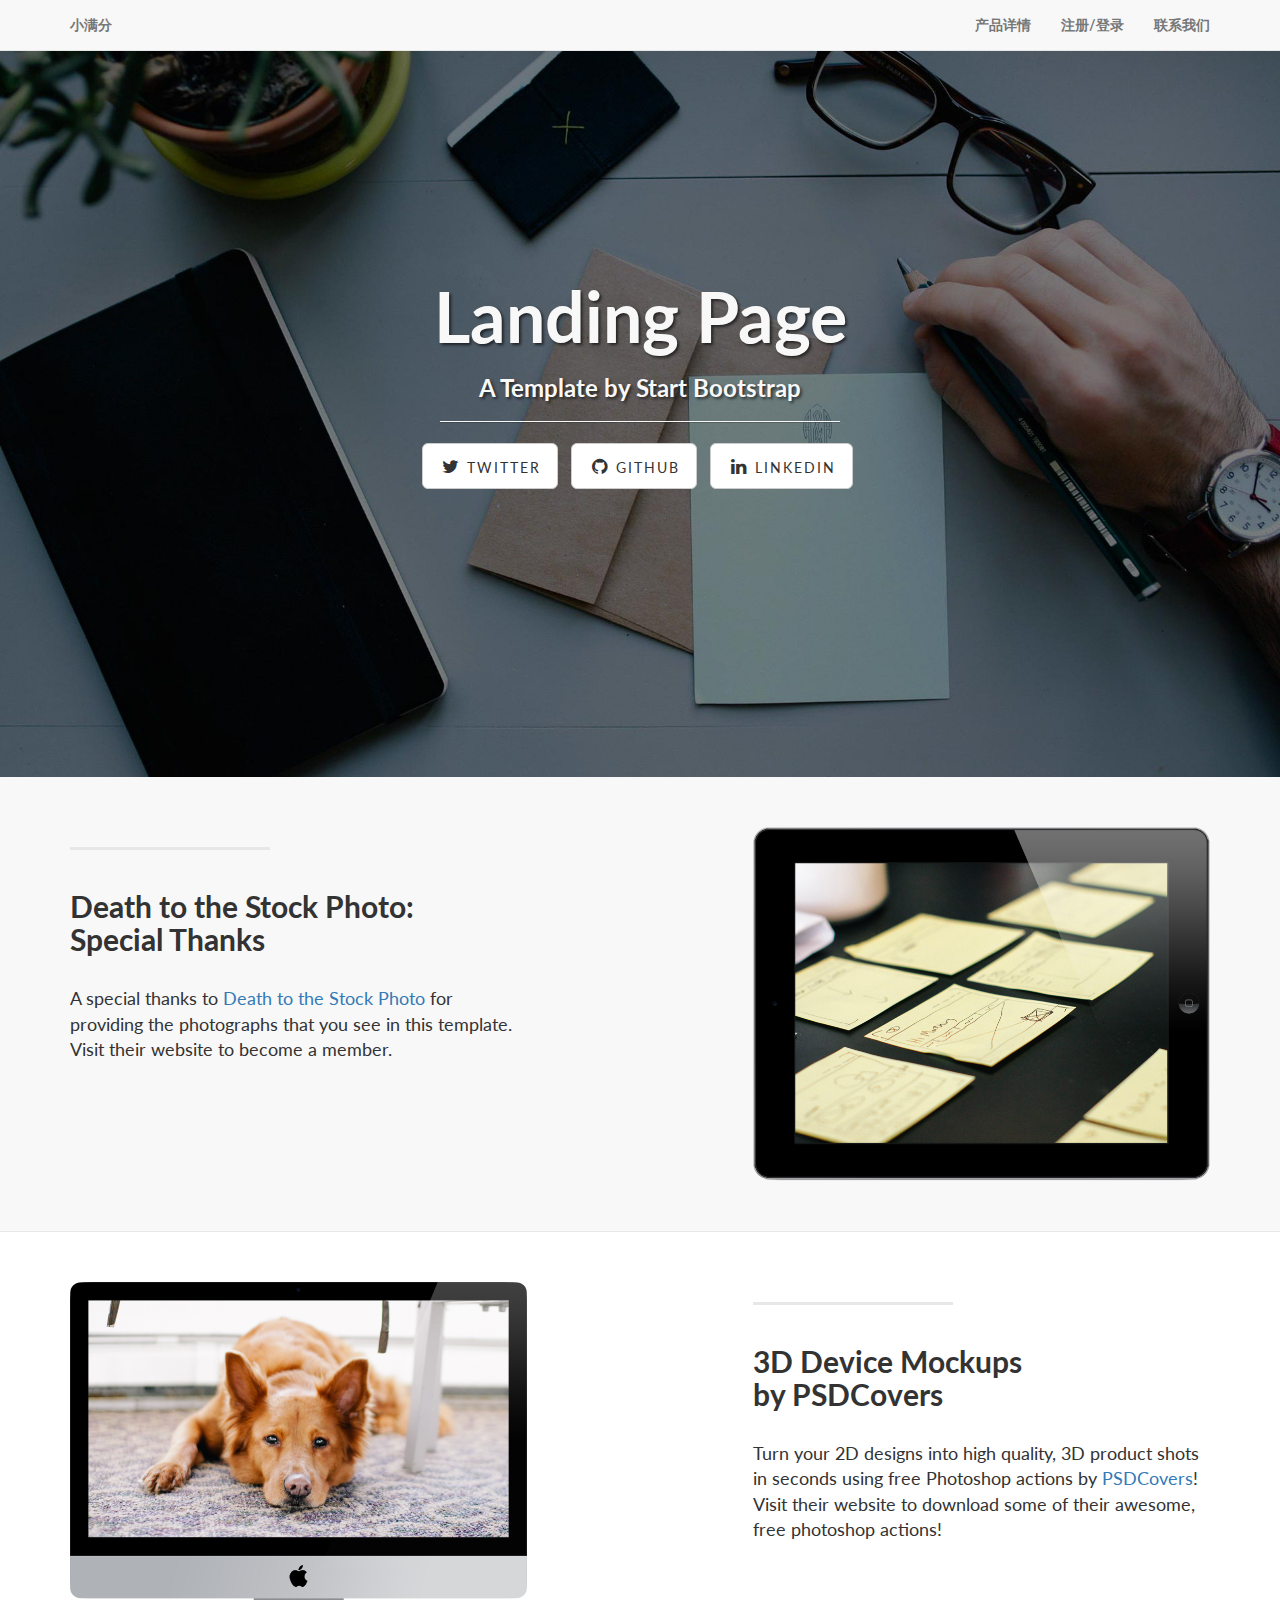
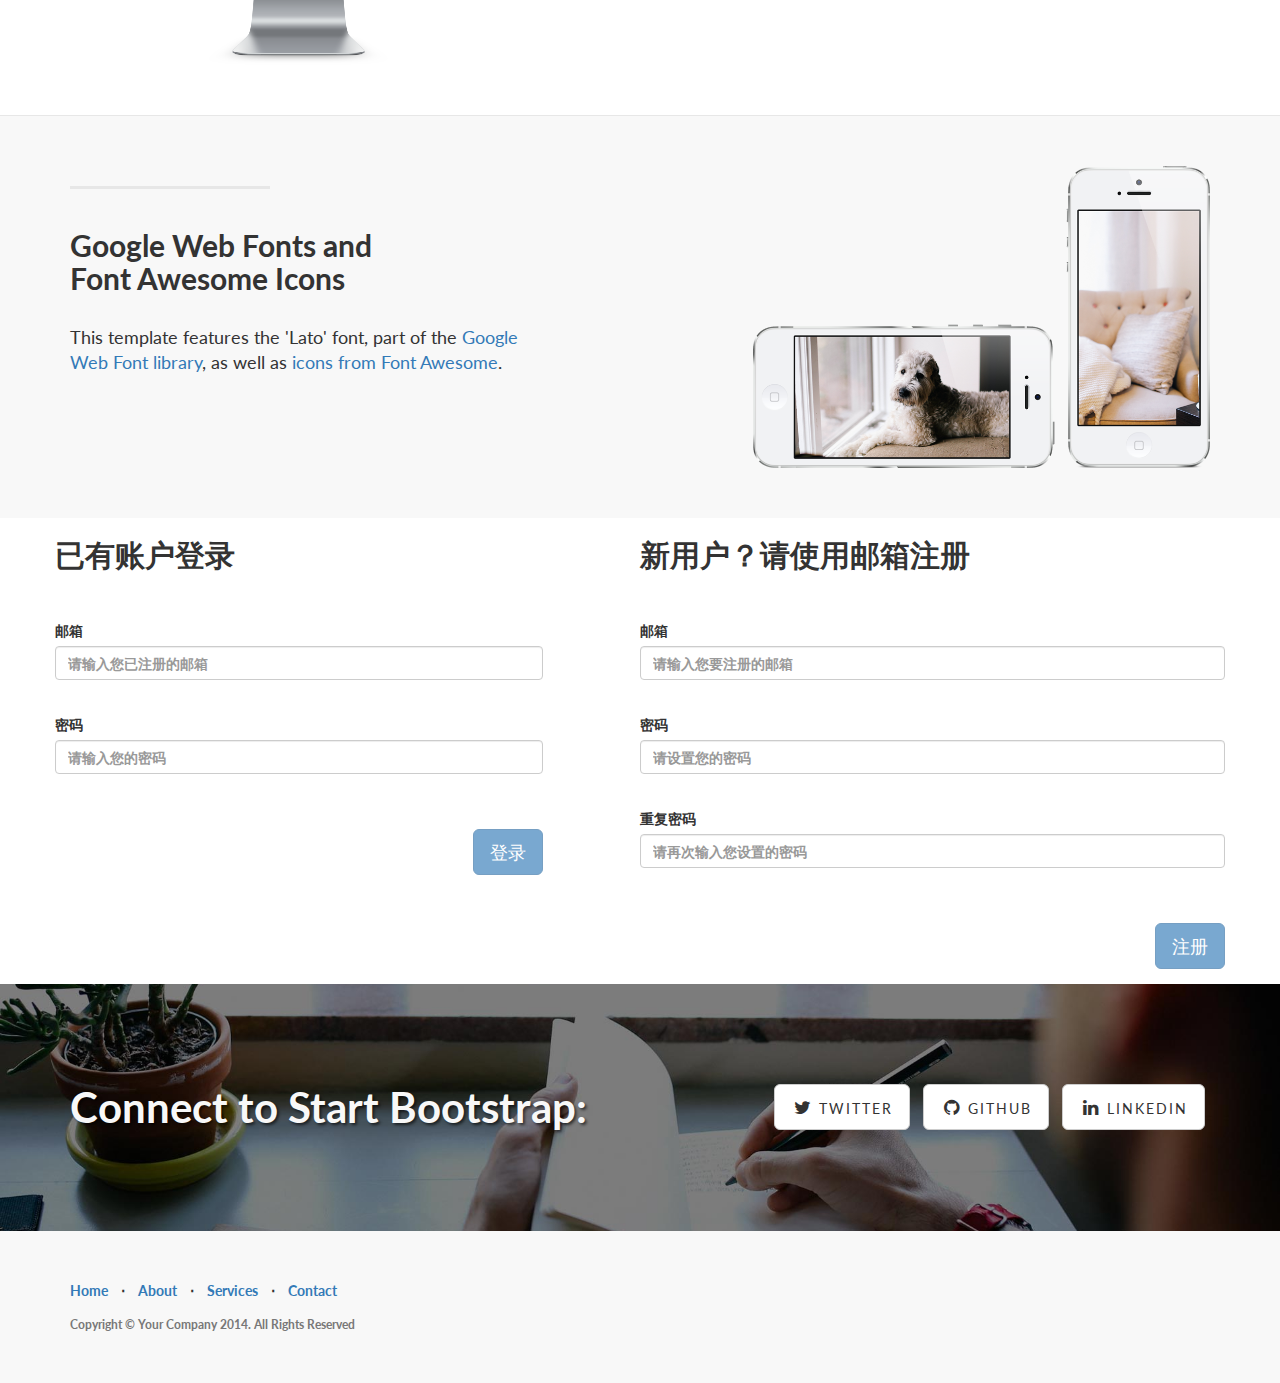
==== index.html @ 1dd5c76b "前端功能模块初版完成" ====
<!DOCTYPE html>
<html>
<head>
    <meta charset="utf-8">
    <meta http-equiv="X-UA-Compatible" content="IE=edge">
    <meta name="viewport" content="width=device-width, initial-scale=1">
    <meta name="description" content="">
    <meta name="author" content="">

    <title>小满分--麻麻再也不担心我的学习啦</title>

    <!-- Bootstrap Core CSS -->
    <link href="css/bootstrap.min.css" rel="stylesheet">

    <!-- Custom CSS -->
    <link href="css/landing-page.css" rel="stylesheet">

    <!-- Custom Fonts -->
    <link href="font-awesome/css/font-awesome.min.css" rel="stylesheet" type="text/css">
    <link href="http://fonts.googleapis.com/css?family=Lato:300,400,700,300italic,400italic,700italic" rel="stylesheet"
          type="text/css">

    <!-- HTML5 Shim and Respond.js IE8 support of HTML5 elements and media queries -->
    <!-- WARNING: Respond.js doesn't work if you view the page via file:// -->
    <!--[if lt IE 9]>
    <script src="https://oss.maxcdn.com/libs/html5shiv/3.7.0/html5shiv.js"></script>
    <script src="https://oss.maxcdn.com/libs/respond.js/1.4.2/respond.min.js"></script>
    <![endif]-->

    <!-- jQuery -->
    <script src="js/jquery.js"></script>

    <!-- AngularJS -->
    <script src="js/angular.js"></script>
    <script src="js/angular-ui-router.js"></script>
    <script src="js/ui-bootstrap-tpls.js"></script>

    <!-- Bootstrap Core JavaScript -->
    <script src="js/bootstrap.min.js"></script>

    <script src="app.js"></script>
    <script src="controllers/LoginControllers.js"></script>
    <script src="controllers/OrderControllers.js"></script>
</head>

<body ng-app="routerApp">
<div ui-view></div>
</body>

</html>
---- css/landing-page.css ----
/*!
 * Start Bootstrap - Landing Page Bootstrap Theme (http://startbootstrap.com)
 * Code licensed under the Apache License v2.0.
 * For details, see http://www.apache.org/licenses/LICENSE-2.0.
 */

body,
html {
    width: 100%;
    height: 100%;
}

body,
h1,
h2,
h3,
h4,
h5,
h6 {
    font-family: "Lato","Helvetica Neue",Helvetica,Arial,sans-serif;
    font-weight: 700;
}

.topnav {
    font-size: 14px; 
}

.lead {
    font-size: 18px;
    font-weight: 400;
}

.intro-header {
    padding-top: 50px; /* If you're making other pages, make sure there is 50px of padding to make sure the navbar doesn't overlap content! */
    padding-bottom: 50px;
    text-align: center;
    color: #f8f8f8;
    background: url(../img/intro-bg.jpg) no-repeat center center;
    background-size: cover;
}

.intro-message {
    position: relative;
    padding-top: 20%;
    padding-bottom: 20%;
}

.intro-message > h1 {
    margin: 0;
    text-shadow: 2px 2px 3px rgba(0,0,0,0.6);
    font-size: 5em;
}

.intro-divider {
    width: 400px;
    border-top: 1px solid #f8f8f8;
    border-bottom: 1px solid rgba(0,0,0,0.2);
}

.intro-message > h3 {
    text-shadow: 2px 2px 3px rgba(0,0,0,0.6);
}

@media(max-width:767px) {
    .intro-message {
        padding-bottom: 15%;
    }

    .intro-message > h1 {
        font-size: 3em;
    }

    ul.intro-social-buttons > li {
        display: block;
        margin-bottom: 20px;
        padding: 0;
    }

    ul.intro-social-buttons > li:last-child {
        margin-bottom: 0;
    }

    .intro-divider {
        width: 100%;
    }
}

.network-name {
    text-transform: uppercase;
    font-size: 14px;
    font-weight: 400;
    letter-spacing: 2px;
}

.content-section-a {
    padding: 50px 0;
    background-color: #f8f8f8;
}

.content-section-b {
    padding: 50px 0;
    border-top: 1px solid #e7e7e7;
    border-bottom: 1px solid #e7e7e7;
}

.section-heading {
    margin-bottom: 30px;
}

.section-heading-spacer {
    float: left;
    width: 200px;
    border-top: 3px solid #e7e7e7;
}

.banner {
    padding: 100px 0;
    color: #f8f8f8;
    background: url(../img/banner-bg.jpg) no-repeat center center;
    background-size: cover;
}

.banner h2 {
    margin: 0;
    text-shadow: 2px 2px 3px rgba(0,0,0,0.6);
    font-size: 3em;
}

.banner ul {
    margin-bottom: 0;
}

.banner-social-buttons {
    float: right;
    margin-top: 0;
}

@media(max-width:1199px) {
    ul.banner-social-buttons {
        float: left;
        margin-top: 15px;
    }
}

@media(max-width:767px) {
    .banner h2 {
        margin: 0;
        text-shadow: 2px 2px 3px rgba(0,0,0,0.6);
        font-size: 3em;
    }

    ul.banner-social-buttons > li {
        display: block;
        margin-bottom: 20px;
        padding: 0;
    }

    ul.banner-social-buttons > li:last-child {
        margin-bottom: 0;
    }
}

footer {
    padding: 50px 0;
    background-color: #f8f8f8;
}

p.copyright {
    margin: 15px 0 0;
}
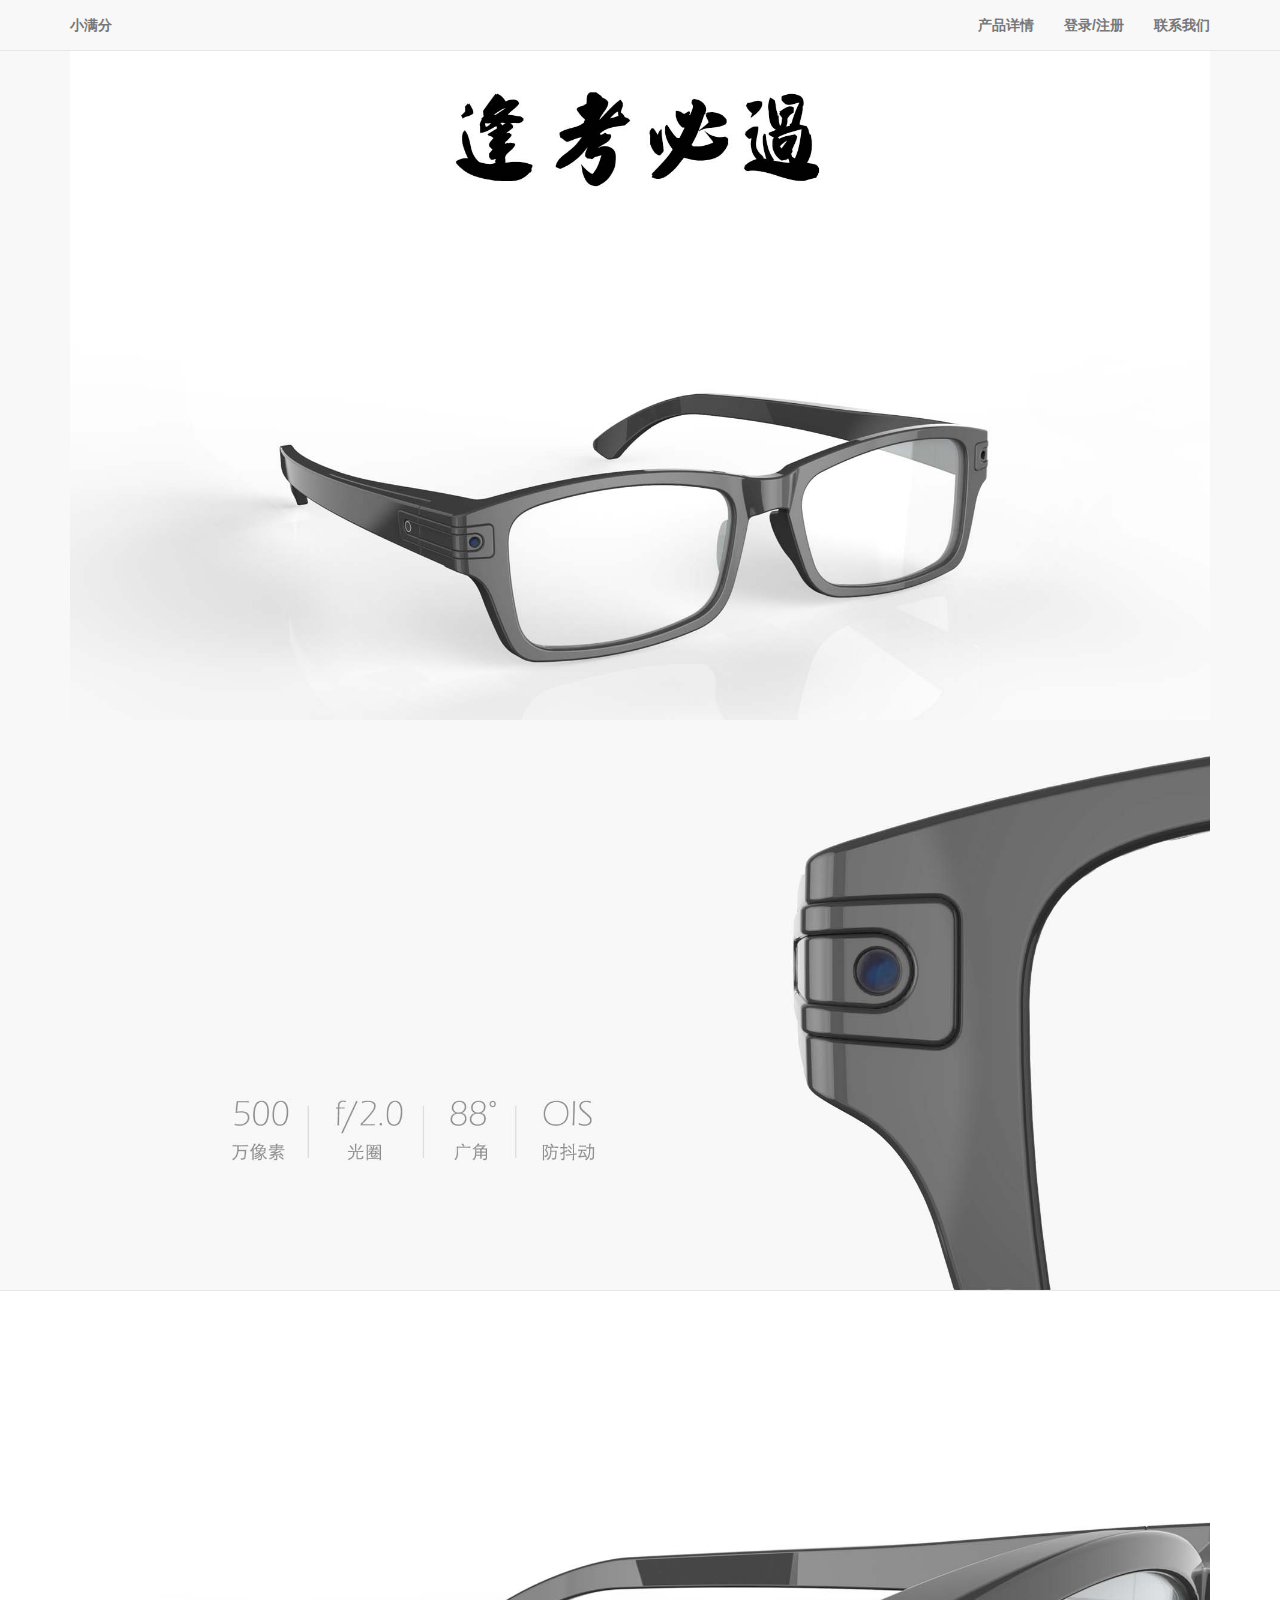
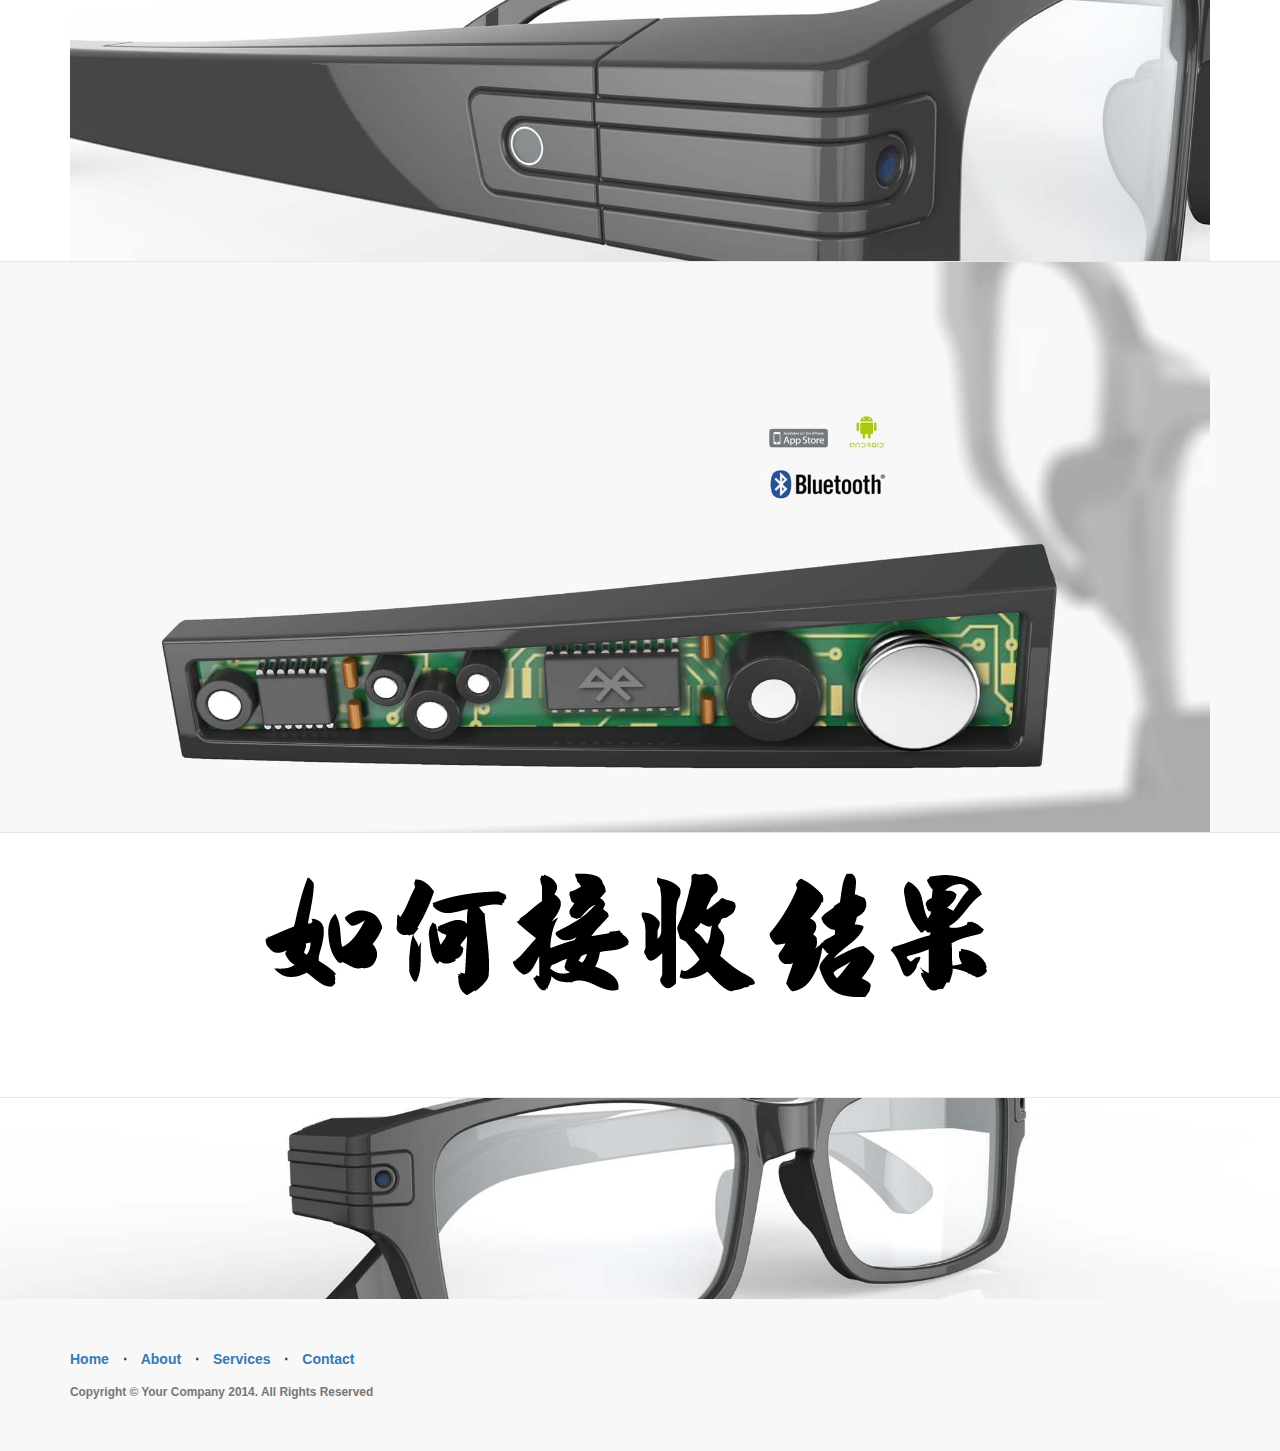
==== commit dced006d: "更改图片和逻辑结构。。" ====
--- a/index.html
+++ b/index.html
@@ -17,8 +17,8 @@
 
     <!-- Custom Fonts -->
     <link href="font-awesome/css/font-awesome.min.css" rel="stylesheet" type="text/css">
-    <link href="http://fonts.googleapis.com/css?family=Lato:300,400,700,300italic,400italic,700italic" rel="stylesheet"
-          type="text/css">
+    <!--<link href="http://fonts.googleapis.com/css?family=Lato:300,400,700,300italic,400italic,700italic" rel="stylesheet"-->
+          <!--type="text/css">-->
 
     <!-- HTML5 Shim and Respond.js IE8 support of HTML5 elements and media queries -->
     <!-- WARNING: Respond.js doesn't work if you view the page via file:// -->
--- a/css/landing-page.css
+++ b/css/landing-page.css
@@ -35,7 +35,7 @@
     padding-bottom: 50px;
     text-align: center;
     color: #f8f8f8;
-    background: url(../img/intro-bg.jpg) no-repeat center center;
+    background: url(../img/xiaomanfen/1.jpg) no-repeat center center;
     background-size: cover;
 }
 
@@ -93,12 +93,12 @@
 }
 
 .content-section-a {
-    padding: 50px 0;
+    padding: 0px 0;
     background-color: #f8f8f8;
 }
 
 .content-section-b {
-    padding: 50px 0;
+    padding: 0px 0;
     border-top: 1px solid #e7e7e7;
     border-bottom: 1px solid #e7e7e7;
 }
@@ -116,7 +116,7 @@
 .banner {
     padding: 100px 0;
     color: #f8f8f8;
-    background: url(../img/banner-bg.jpg) no-repeat center center;
+    background: url(../img/xiaomanfen/6.jpg) no-repeat center center;
     background-size: cover;
 }
 
@@ -167,4 +167,8 @@
 
 p.copyright {
     margin: 15px 0 0;
+}
+
+.login_form {
+    padding-top: 50px;
 }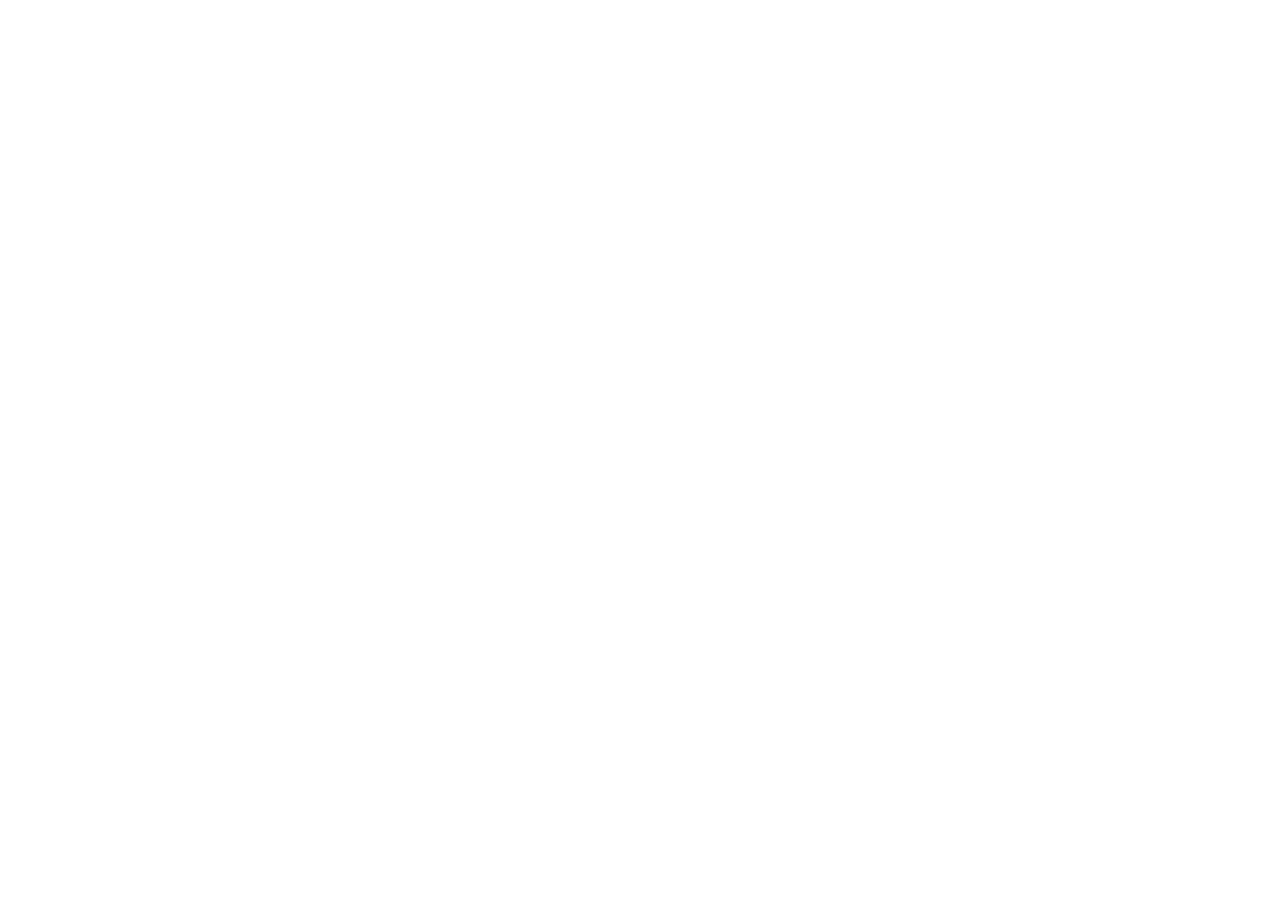
==== commit e57bfc8a: "测试验证码。。" ====
--- a/index.html
+++ b/index.html
@@ -34,6 +34,7 @@
     <script src="js/angular.js"></script>
     <script src="js/angular-ui-router.js"></script>
     <script src="js/ui-bootstrap-tpls.js"></script>
+    <script src="js/angular-re-captcha.js"></script>
 
     <!-- Bootstrap Core JavaScript -->
     <script src="js/bootstrap.min.js"></script>
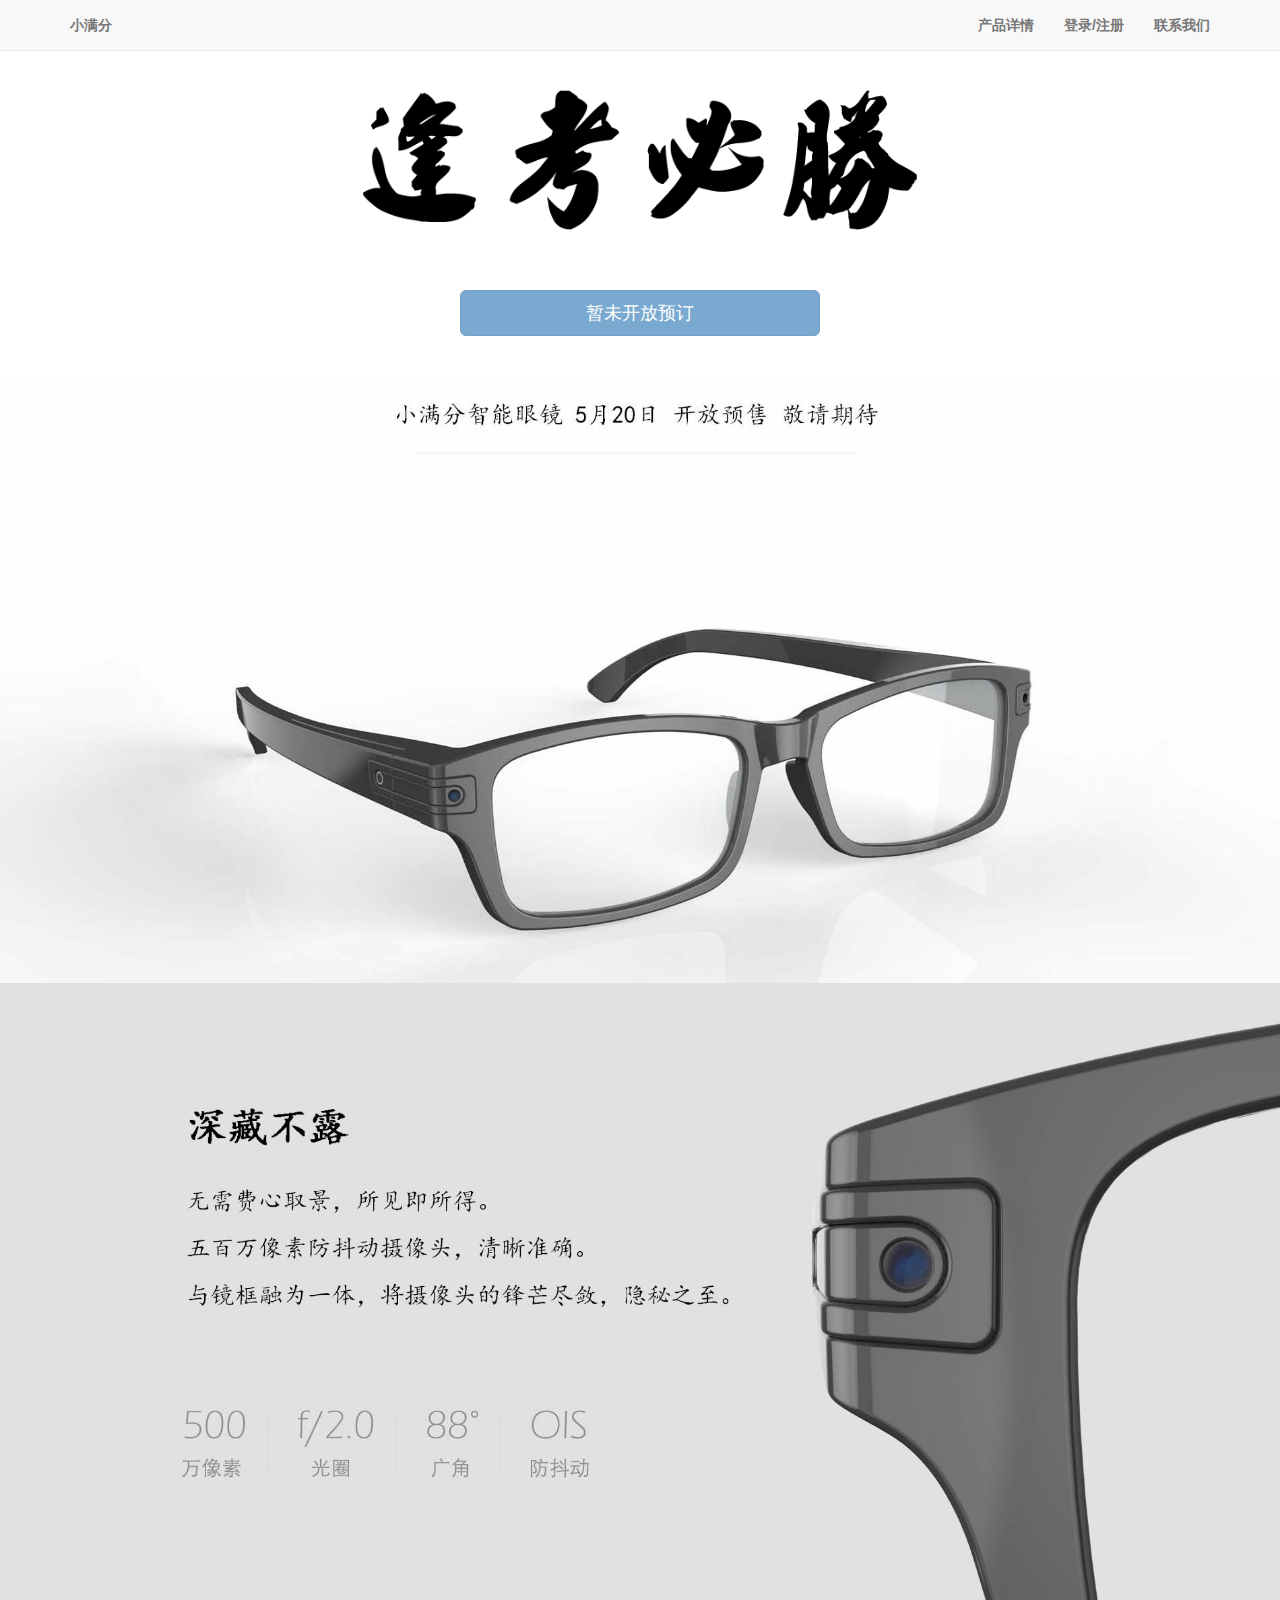
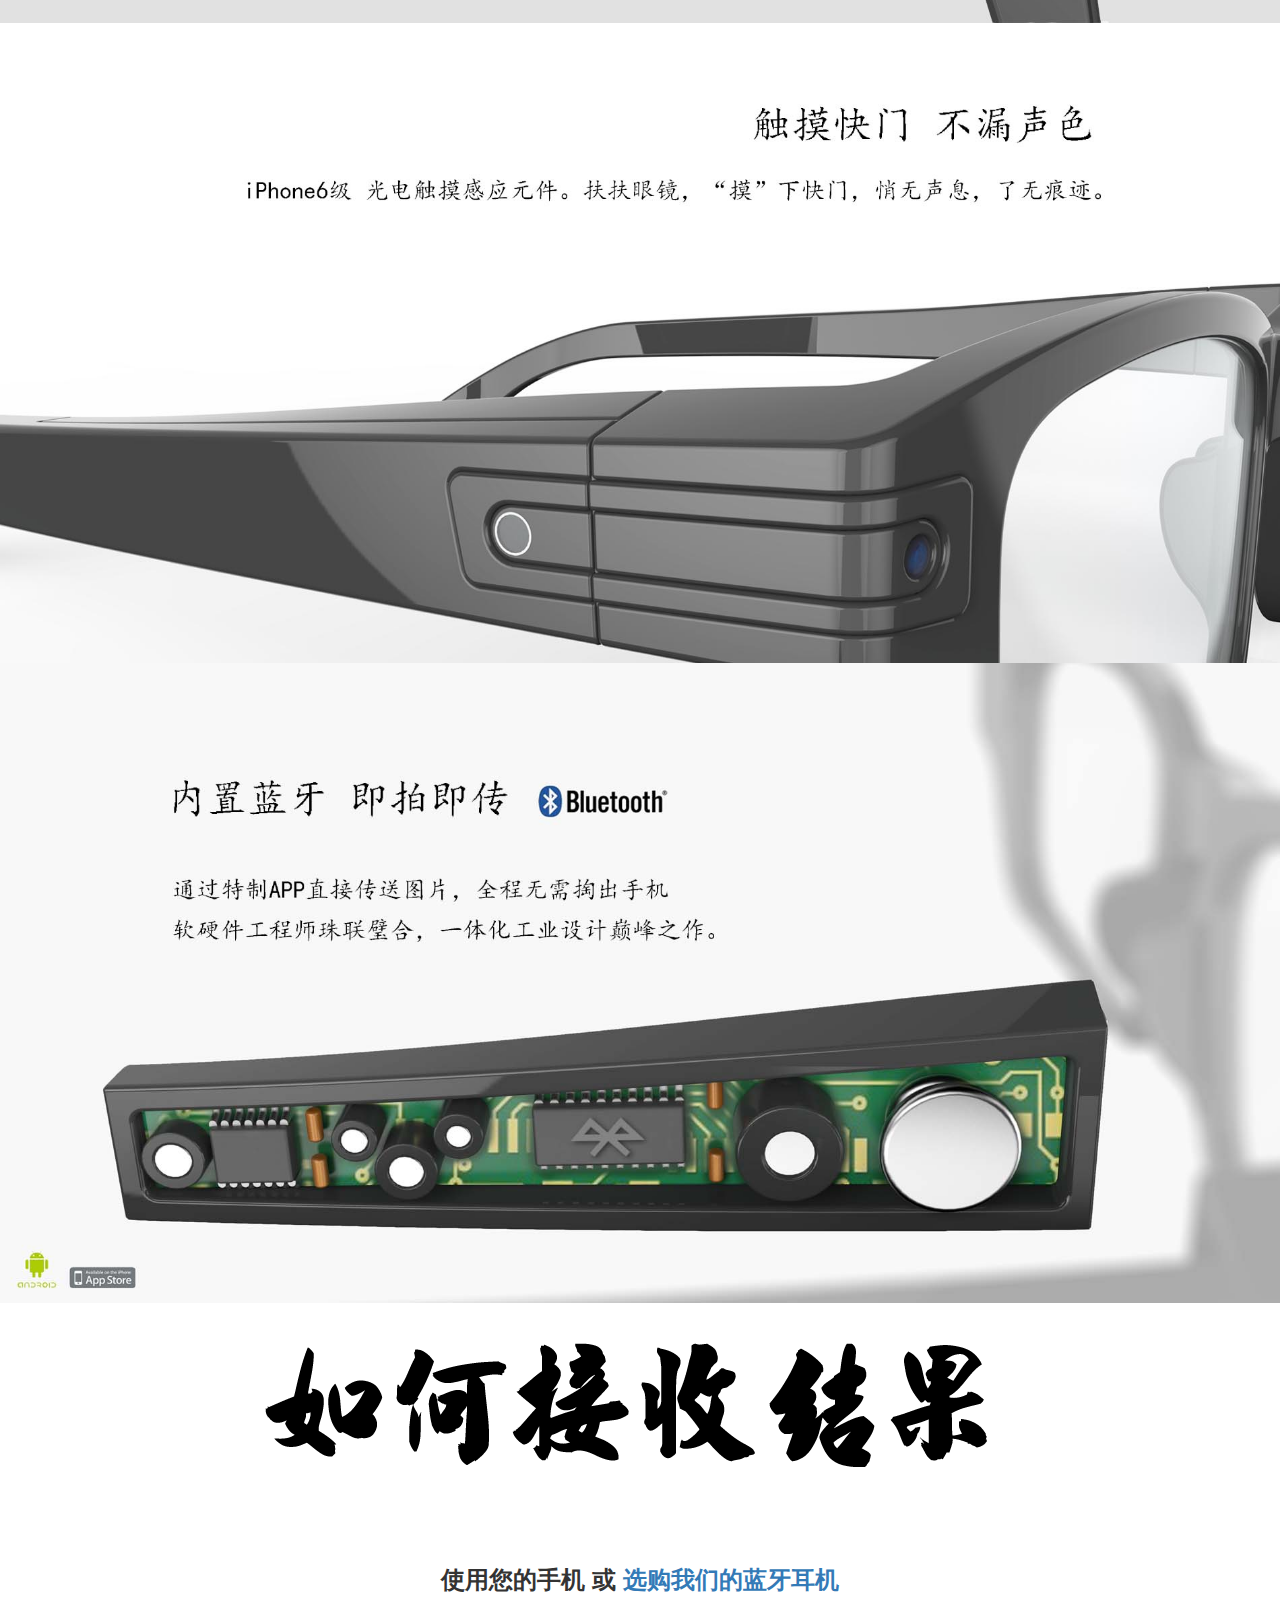
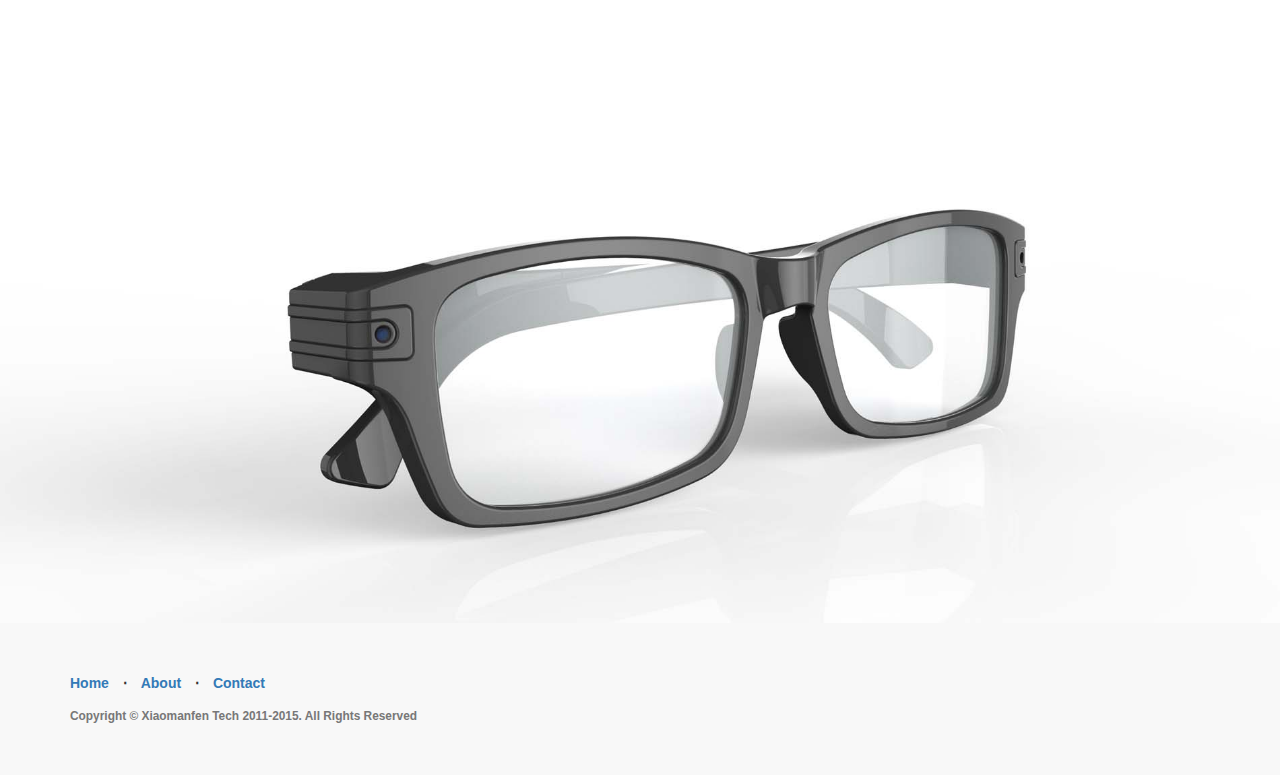
==== commit 9285222c: "前端修正" ====
--- a/index.html
+++ b/index.html
@@ -18,7 +18,7 @@
     <!-- Custom Fonts -->
     <link href="font-awesome/css/font-awesome.min.css" rel="stylesheet" type="text/css">
     <!--<link href="http://fonts.googleapis.com/css?family=Lato:300,400,700,300italic,400italic,700italic" rel="stylesheet"-->
-          <!--type="text/css">-->
+    <!--type="text/css">-->
 
     <!-- HTML5 Shim and Respond.js IE8 support of HTML5 elements and media queries -->
     <!-- WARNING: Respond.js doesn't work if you view the page via file:// -->
@@ -26,26 +26,24 @@
     <script src="https://oss.maxcdn.com/libs/html5shiv/3.7.0/html5shiv.js"></script>
     <script src="https://oss.maxcdn.com/libs/respond.js/1.4.2/respond.min.js"></script>
     <![endif]-->
-
-    <!-- jQuery -->
-    <script src="js/jquery.js"></script>
-
-    <!-- AngularJS -->
-    <script src="js/angular.js"></script>
-    <script src="js/angular-ui-router.js"></script>
-    <script src="js/ui-bootstrap-tpls.js"></script>
-    <script src="js/angular-re-captcha.js"></script>
-
-    <!-- Bootstrap Core JavaScript -->
-    <script src="js/bootstrap.min.js"></script>
-
-    <script src="app.js"></script>
-    <script src="controllers/LoginControllers.js"></script>
-    <script src="controllers/OrderControllers.js"></script>
 </head>
 
 <body ng-app="routerApp">
 <div ui-view></div>
+
+<!-- jQuery -->
+<script src="js/jquery.js"></script>
+
+<!-- AngularJS -->
+<script src="js/angular.js"></script>
+<script src="js/angular-ui-router.js"></script>
+<script src="js/ui-bootstrap-tpls.js"></script>
+<!-- Bootstrap Core JavaScript -->
+<script src="js/bootstrap.min.js"></script>
+
+<script src="app.js"></script>
+<script src="controllers/LoginControllers.js"></script>
+<script src="controllers/OrderControllers.js"></script>
 </body>
 
 </html>
--- a/css/landing-page.css
+++ b/css/landing-page.css
@@ -99,8 +99,8 @@
 
 .content-section-b {
     padding: 0px 0;
-    border-top: 1px solid #e7e7e7;
-    border-bottom: 1px solid #e7e7e7;
+    border-top: 0px solid #e7e7e7;
+    border-bottom: 0px solid #e7e7e7;
 }
 
 .section-heading {
